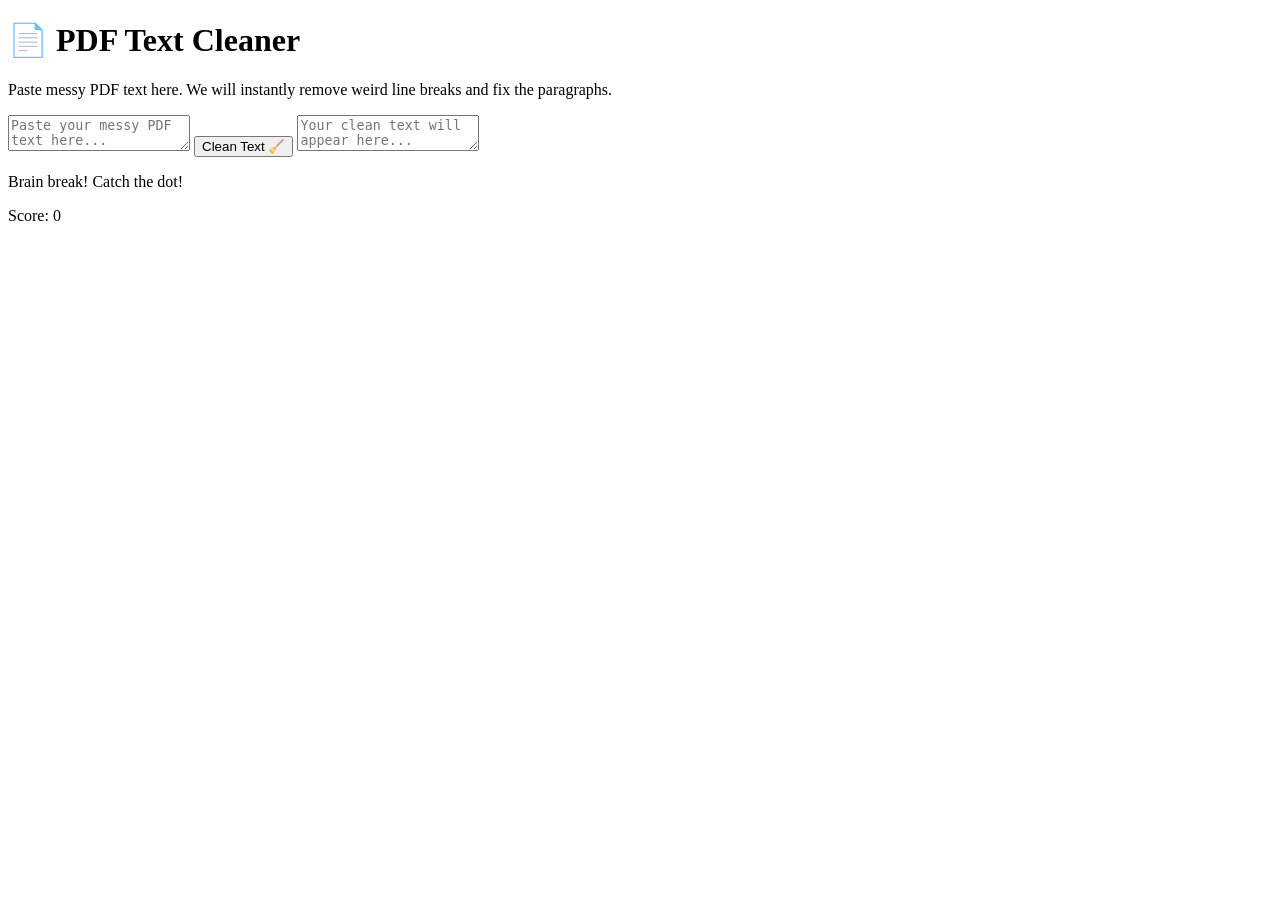
==== pdf-cleaner/index.html @ 45939862 "Create index.html" ====
<!DOCTYPE html>
<html lang="en">
<head>
    <meta charset="UTF-8">
    <meta name="viewport" content="width=device-width, initial-scale=1.0">
    <title>Fix PDF Line Breaks Online</title>
    <link rel="stylesheet" href="style.css">
</head>
<body>
    <div class="container">
        <h1>📄 PDF Text Cleaner</h1>
        <p>Paste messy PDF text here. We will instantly remove weird line breaks and fix the paragraphs.</p>
        
        <textarea id="inputText" placeholder="Paste your messy PDF text here..."></textarea>
        
        <button onclick="cleanText()">Clean Text 🧹</button>
        
        <textarea id="outputText" placeholder="Your clean text will appear here..." readonly></textarea>
        
        <button id="copyBtn" onclick="copyText()" style="background-color: #28a745; display: none;">Copy to Clipboard 📋</button>
    </div>

    <!-- Dwell-Time Minigame -->
    <div class="minigame">
        <p>Brain break! Catch the dot!</p>
        <div id="game-area">
            <div id="dot" onclick="catchDot()"></div>
        </div>
        <p id="score-text">Score: 0</p>
    </div>

    <script src="script.js"></script>
</body>
</html>
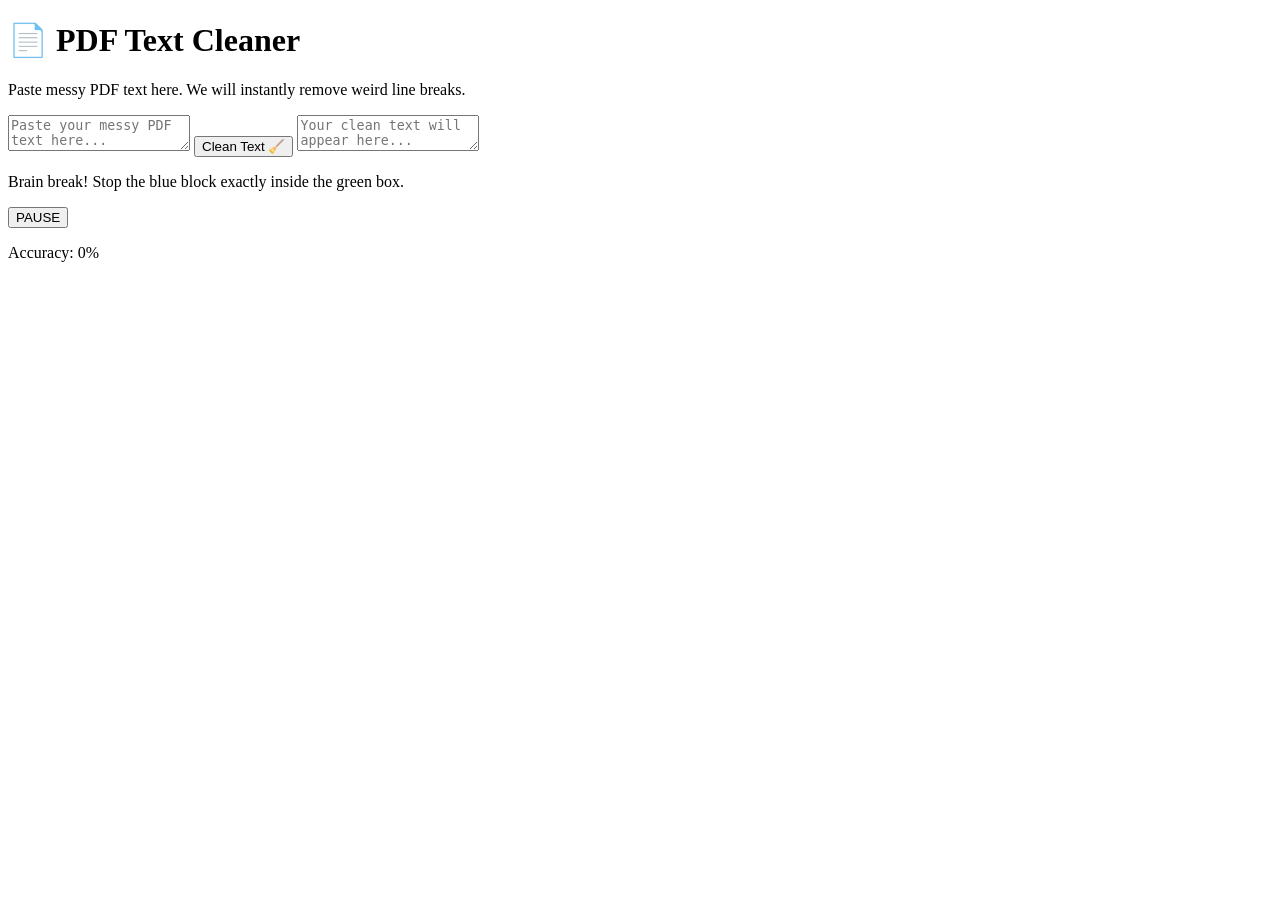
==== commit 2fc15407: "Update index.html" ====
--- a/pdf-cleaner/index.html
+++ b/pdf-cleaner/index.html
@@ -9,24 +9,23 @@
 <body>
     <div class="container">
         <h1>📄 PDF Text Cleaner</h1>
-        <p>Paste messy PDF text here. We will instantly remove weird line breaks and fix the paragraphs.</p>
+        <p>Paste messy PDF text here. We will instantly remove weird line breaks.</p>
         
         <textarea id="inputText" placeholder="Paste your messy PDF text here..."></textarea>
-        
         <button onclick="cleanText()">Clean Text 🧹</button>
-        
         <textarea id="outputText" placeholder="Your clean text will appear here..." readonly></textarea>
-        
         <button id="copyBtn" onclick="copyText()" style="background-color: #28a745; display: none;">Copy to Clipboard 📋</button>
     </div>
 
-    <!-- Dwell-Time Minigame -->
+    <!-- YOUR CUSTOM MINIGAME -->
     <div class="minigame">
-        <p>Brain break! Catch the dot!</p>
-        <div id="game-area">
-            <div id="dot" onclick="catchDot()"></div>
+        <p>Brain break! Stop the blue block exactly inside the green box.</p>
+        <div id="game-container">
+            <div id="target-box"></div>
+            <div id="moving-box"></div>
         </div>
-        <p id="score-text">Score: 0</p>
+        <button id="pause-btn" onclick="toggleGame()">PAUSE</button>
+        <p id="accuracy-text">Accuracy: 0%</p>
     </div>
 
     <script src="script.js"></script>
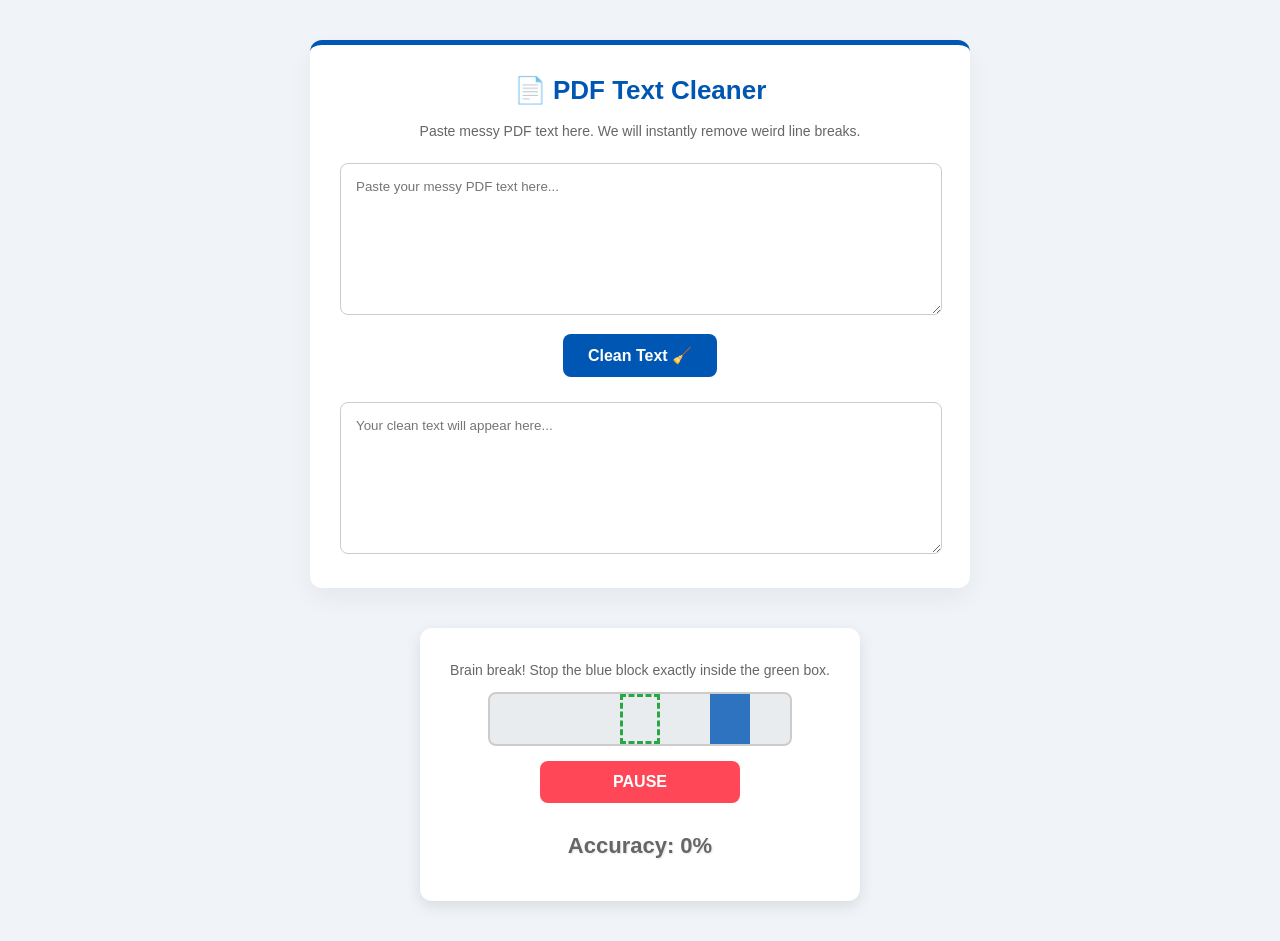
==== commit 87065e56: "index.html" ====
--- a/pdf-cleaner/index.html
+++ b/pdf-cleaner/index.html
@@ -5,6 +5,15 @@
     <meta name="viewport" content="width=device-width, initial-scale=1.0">
     <title>Fix PDF Line Breaks Online</title>
     <link rel="stylesheet" href="style.css">
+    <!-- Google tag (gtag.js) -->
+<script async src="https://www.googletagmanager.com/gtag/js?id=G-7CLHN8CZ9T"></script>
+<script>
+  window.dataLayer = window.dataLayer || [];
+  function gtag(){dataLayer.push(arguments);}
+  gtag('js', new Date());
+
+  gtag('config', 'G-7CLHN8CZ9T');
+</script>
 </head>
 <body>
     <div class="container">
--- a/pdf-cleaner/style.css
+++ b/pdf-cleaner/style.css
@@ -0,0 +1,53 @@
+body {
+    font-family: 'Segoe UI', Tahoma, Geneva, Verdana, sans-serif;
+    background-color: #f0f4f8;
+    color: #333;
+    display: flex;
+    flex-direction: column;
+    align-items: center;
+    padding: 40px 20px;
+    margin: 0;
+}
+.container {
+    background: white;
+    padding: 30px;
+    border-radius: 12px;
+    box-shadow: 0px 10px 25px rgba(0,0,0,0.05);
+    text-align: center;
+    max-width: 600px;
+    width: 100%;
+    border-top: 5px solid #0056b3;
+}
+h1 { color: #0056b3; font-size: 26px; margin-top: 0; }
+p { color: #666; font-size: 14px; }
+textarea {
+    width: 95%; height: 120px; padding: 15px; margin-top: 10px;
+    border: 1px solid #ccc; border-radius: 8px; resize: vertical; font-family: inherit;
+}
+textarea:focus { border-color: #0056b3; outline: none; }
+button {
+    margin-top: 15px; margin-bottom: 15px; background-color: #0056b3; color: white;
+    border: none; padding: 12px 25px; font-size: 16px; font-weight: bold;
+    border-radius: 8px; cursor: pointer; transition: 0.2s;
+}
+button:hover { background-color: #004494; }
+
+/* The Precision Minigame Styles */
+.minigame { margin-top: 40px; text-align: center; background: white; padding: 20px; border-radius: 12px; box-shadow: 0px 5px 15px rgba(0,0,0,0.1); width: 100%; max-width: 400px;}
+#game-container {
+    width: 300px; height: 50px; background: #e9ecef;
+    border: 2px solid #ccc; border-radius: 8px;
+    position: relative; margin: 0 auto; overflow: hidden;
+}
+#target-box {
+    width: 40px; height: 50px; border: 3px dashed #28a745;
+    position: absolute; left: 130px; /* Dead center */
+    box-sizing: border-box; z-index: 1;
+}
+#moving-box {
+    width: 40px; height: 50px; background: #0056b3;
+    position: absolute; left: 0px; opacity: 0.8; z-index: 2;
+}
+#pause-btn { background-color: #ff4757; width: 200px; }
+#pause-btn:hover { background-color: #ff2a3d; }
+#accuracy-text { font-weight: bold; font-size: 22px; margin-top: 15px; text-shadow: 1px 1px 2px rgba(0,0,0,0.1); }
